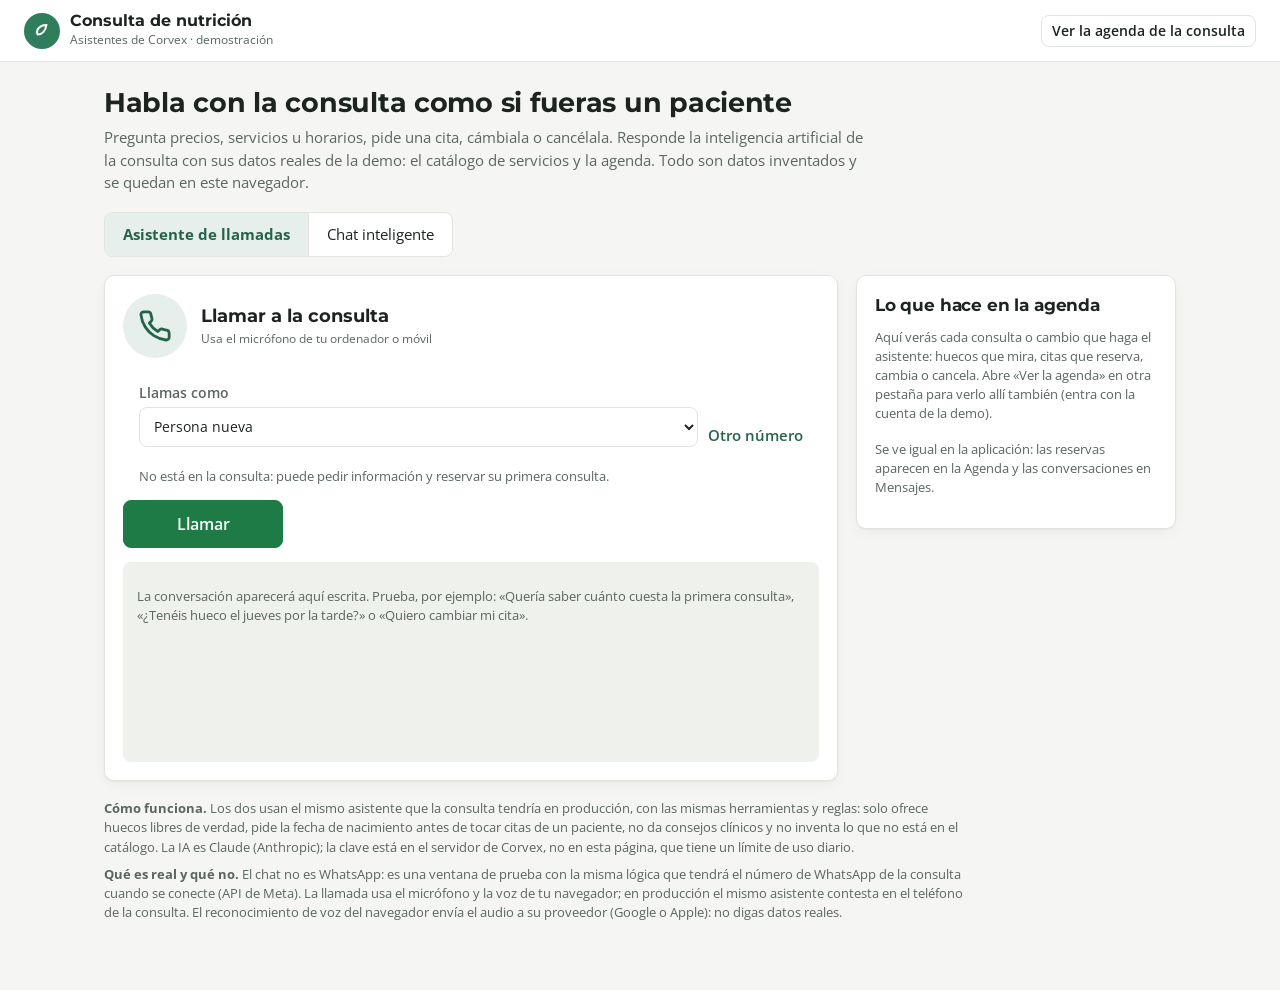
==== asistentes.html @ f6f4381d "Demo de Corvex Nutrición: aplicación y página de asistentes (datos inventados) Co-Authored-By: Claud" ====
<!doctype html>
<html lang="es">
  <head>
    <meta charset="utf-8" />
    <meta name="viewport" content="width=device-width, initial-scale=1" />
    <meta name="robots" content="noindex, nofollow" />
    <title>Asistentes de la consulta · Corvex</title>
    <meta name="description" content="Prueba el asistente de llamadas y el chat inteligente de una consulta de nutrición de demostración." />
    <link rel="icon" href="data:image/svg+xml,%3Csvg xmlns='http://www.w3.org/2000/svg' viewBox='0 0 32 32'%3E%3Ccircle cx='16' cy='16' r='15' fill='%232f7d5b'/%3E%3Cpath d='M10 19c0-6 5-10 12-10-1 7-5 12-11 12' fill='none' stroke='white' stroke-width='2.4' stroke-linecap='round'/%3E%3C/svg%3E" />
    <link rel="preconnect" href="https://fonts.googleapis.com" />
    <link rel="preconnect" href="https://fonts.gstatic.com" crossorigin />
    <link href="https://fonts.googleapis.com/css2?family=Montserrat:wght@600;700&family=Open+Sans:wght@400;500;600;700&display=swap" rel="stylesheet" />
    <script type="module" crossorigin src="./assets/asistentes-BID87P-2.js"></script>
    <link rel="modulepreload" crossorigin href="./assets/__vite-browser-external-BM7lx-wu.js">
    <link rel="stylesheet" crossorigin href="./assets/__vite-browser-external-BZede_eb.css">
    <link rel="stylesheet" crossorigin href="./assets/asistentes-DqdxIS3-.css">
  </head>
  <body>
    <div id="raiz"></div>
  </body>
</html>
---- assets/__vite-browser-external-BZede_eb.css ----
:root{--marca: #2f7d5b;--marca-suave: color-mix(in srgb, var(--marca) 12%, white);--marca-oscura: color-mix(in srgb, var(--marca) 80%, black);--fondo: #f5f6f3;--tarjeta: #ffffff;--texto: #1d2420;--texto-2: #5b665f;--linea: #e1e5df;--linea-2: #eef1ec;--peligro: #b3261e;--aviso: #a15c00;--aviso-fondo: #fff4e0;--ok: #1e7b46;--online: #e8f0fb;--radio: 10px;--sombra: 0 1px 2px rgb(0 0 0 / 5%), 0 4px 14px rgb(0 0 0 / 4%);color-scheme:light}*{box-sizing:border-box}html,body{margin:0}body{font:15px/1.5 Open Sans,system-ui,sans-serif;color:var(--texto);background:var(--fondo);-webkit-font-smoothing:antialiased}h1,h2,h3{font-family:Montserrat,Open Sans,sans-serif;line-height:1.25;margin:0 0 .5em;letter-spacing:-.01em}h1{font-size:1.55rem}h2{font-size:1.08rem}h3{font-size:.95rem}a{color:var(--marca-oscura)}small{font-size:.82em}.suave{color:var(--texto-2)}.peque{font-size:.85em}.pre{white-space:pre-wrap}button,input,select,textarea{font:inherit;color:inherit}input,select,textarea{border:1px solid var(--linea);border-radius:8px;padding:8px 10px;background:#fff;width:100%;min-height:40px}input[type=checkbox]{width:auto;min-height:0;accent-color:var(--marca)}input[type=color]{padding:2px;height:40px}input:focus,select:focus,textarea:focus,button:focus-visible{outline:2px solid color-mix(in srgb,var(--marca) 45%,white);outline-offset:1px}label{display:block;font-size:.88rem;font-weight:600;color:var(--texto-2)}label>input,label>select,label>textarea{margin-top:4px;font-weight:400;color:var(--texto)}label.check,.interruptor{display:flex;gap:8px;align-items:center;font-weight:500;color:var(--texto)}fieldset{border:0;padding:0;margin:0}legend{font-size:.88rem;font-weight:600;color:var(--texto-2);margin-bottom:6px}.boton{display:inline-flex;align-items:center;justify-content:center;gap:6px;border:1px solid var(--marca);background:var(--marca);color:#fff;border-radius:8px;padding:8px 16px;font-weight:600;cursor:pointer;text-decoration:none;min-height:40px;white-space:nowrap}.boton:hover{background:var(--marca-oscura)}.boton:disabled{opacity:.5;cursor:default}.boton.sec{background:#fff;color:var(--texto);border-color:var(--linea)}.boton.sec:hover{background:var(--linea-2)}.boton.peque{min-height:32px;padding:4px 10px;font-size:.88rem}.boton.peligro{background:var(--peligro);border-color:var(--peligro)}.boton.peligro-sec{background:#fff;color:var(--peligro);border-color:color-mix(in srgb,var(--peligro) 35%,white)}.enlace{background:none;border:0;color:var(--marca-oscura);cursor:pointer;padding:0;font-weight:600}.icono{background:none;border:0;cursor:pointer;font-size:1.4rem;line-height:1;padding:4px 8px;color:var(--texto-2)}.fila-botones{display:flex;gap:8px;flex-wrap:wrap;align-items:center}.acciones{display:flex;gap:8px;justify-content:flex-end;flex-wrap:wrap;margin-top:16px}.acciones.izquierda{justify-content:flex-start}.segmentos{display:inline-flex;border:1px solid var(--linea);border-radius:8px;overflow:hidden;background:#fff;flex-wrap:wrap}.segmentos button{border:0;background:none;padding:6px 12px;cursor:pointer;font-size:.88rem;min-height:34px}.segmentos button+button{border-left:1px solid var(--linea)}.segmentos button[aria-pressed=true]{background:var(--marca-suave);color:var(--marca-oscura);font-weight:700}.chips{display:flex;flex-wrap:wrap;gap:6px}.chip{border:1px solid var(--linea);background:#fff;border-radius:999px;padding:5px 12px;cursor:pointer;font-size:.88rem}.chip.activo{background:var(--marca);border-color:var(--marca);color:#fff}.chip small{opacity:.75}.etiqueta{display:inline-block;font-size:.76rem;font-weight:700;padding:1px 8px;border-radius:999px;background:var(--linea-2);color:var(--texto-2)}.etiqueta.reservada{background:var(--marca-suave);color:var(--marca-oscura)}.etiqueta.realizada{background:#e3f3e8;color:var(--ok)}.etiqueta.cancelada{background:#fbe9e7;color:var(--peligro)}.etiqueta.no_asistida,.etiqueta.aviso{background:var(--aviso-fondo);color:var(--aviso)}.error{color:var(--peligro);font-weight:600}.nota{background:var(--marca-suave);border-radius:8px;padding:10px 12px}.vacio{color:var(--texto-2);text-align:center;padding:18px 8px;margin:0}.cargando,.cargando-pantalla{color:var(--texto-2);padding:30px;text-align:center}.cargando-pantalla{min-height:100vh;display:grid;place-items:center}.aviso-texto{color:var(--aviso)}.marco{display:grid;grid-template-columns:248px 1fr;min-height:100vh}.lateral{background:#fff;border-right:1px solid var(--linea);padding:18px 14px;display:flex;flex-direction:column;gap:16px;position:sticky;top:0;height:100vh}.marca{display:flex;gap:10px;align-items:center}.marca b{display:block;font-family:Montserrat,sans-serif;font-size:.98rem;line-height:1.2}.marca small{color:var(--texto-2)}.logo-circulo{width:36px;height:36px;flex:none;border-radius:50%;background:var(--marca);color:#fff;display:grid;place-items:center}.logo-circulo svg{width:70%;height:70%}.logo-circulo.grande{width:56px;height:56px;margin:0 auto 10px}.lateral nav{display:flex;flex-direction:column;gap:2px}.lateral nav a{display:flex;gap:10px;align-items:center;padding:9px 12px;border-radius:8px;text-decoration:none;color:var(--texto);font-weight:600}.lateral nav a:hover{background:var(--linea-2)}.lateral nav a.active{background:var(--marca-suave);color:var(--marca-oscura)}.lateral .yo{margin-top:auto;display:flex;justify-content:space-between;align-items:center;gap:8px;border-top:1px solid var(--linea);padding-top:12px}.lateral .yo b,.lateral .yo small{display:block}.lateral .yo small{color:var(--texto-2)}.contenido{min-width:0}.contenido main{padding:26px 30px 60px;max-width:1280px}.barra-movil{display:none}.pagina{display:flex;flex-direction:column;gap:18px}.cabecera-pagina{display:flex;justify-content:space-between;align-items:flex-start;gap:12px;flex-wrap:wrap}.cabecera-pagina h1{margin:0}.cabecera-pagina p{margin:2px 0 0}.cabecera-bloque{display:flex;justify-content:space-between;align-items:center;gap:10px;flex-wrap:wrap;margin-bottom:10px}.cabecera-bloque h2{margin:0;display:flex;gap:6px;align-items:center}.tarjeta{background:var(--tarjeta);border:1px solid var(--linea);border-radius:var(--radio);padding:18px;box-shadow:var(--sombra)}.tarjeta>h2{margin-bottom:12px}.volver{text-decoration:none;font-weight:600;font-size:.9rem}.dos-columnas{display:grid;grid-template-columns:1fr 1fr;gap:18px}.tarjeta.sanitaria{border-color:color-mix(in srgb,var(--marca) 30%,var(--linea))}.resumen-fila{display:flex;gap:18px;flex-wrap:wrap;color:var(--texto-2)}.resumen-fila b{color:var(--texto);font-size:1.1rem}.caja-suave{background:var(--linea-2);border-radius:8px;padding:14px}.caja-aviso{background:var(--aviso-fondo);border:1px solid #f1d39a;border-radius:8px;padding:14px;margin-top:14px}.caja-aviso ul{margin:6px 0 10px;padding-left:18px}.destacado{font-weight:700;font-size:1.02rem;margin:8px 0 0}.bloque h2{margin-bottom:10px}.mosaico{display:grid;grid-template-columns:repeat(auto-fill,minmax(160px,1fr));gap:10px;margin-bottom:10px}.tile{display:flex;flex-direction:column;align-items:flex-start;gap:2px;text-align:left;background:#fff;border:1px solid var(--linea);border-radius:var(--radio);padding:14px;box-shadow:var(--sombra);font:inherit;color:inherit}button.tile{cursor:pointer}button.tile:hover{border-color:var(--marca)}.tile .valor{font-family:Montserrat,sans-serif;font-size:1.55rem;font-weight:700;line-height:1.1}.tile .texto{color:var(--texto-2);font-size:.88rem;font-weight:600}.tile .fase{font-size:.76rem;color:var(--texto-2)}.tile.inactivo{background:transparent;box-shadow:none;border-style:dashed}.tile.inactivo .valor{color:#b8beb9}.tile.aviso{border-color:#f1d39a;background:var(--aviso-fondo)}.lista-hoy{padding:6px}.fila-cita{display:grid;grid-template-columns:56px 1fr auto;gap:10px;align-items:center;width:100%;text-align:left;background:none;border:0;border-radius:8px;padding:9px 10px;cursor:pointer}.fila-cita:hover{background:var(--linea-2)}.fila-cita .hora{font-weight:700;font-variant-numeric:tabular-nums}.fila-cita .quien b,.fila-cita .quien small{display:block}.fila-cita .quien small{color:var(--texto-2)}.tabla-scroll{overflow-x:auto}.tabla{width:100%;border-collapse:collapse;font-size:.92rem}.tabla th{text-align:left;font-size:.78rem;text-transform:uppercase;letter-spacing:.03em;color:var(--texto-2);font-weight:700;padding:8px 10px;border-bottom:1px solid var(--linea)}.tabla td{padding:9px 10px;border-bottom:1px solid var(--linea-2);vertical-align:top}.tabla tr.clicable{cursor:pointer}.tabla tr.clicable:hover td{background:var(--linea-2)}.tabla tr.apagado td,.apagado{opacity:.55}.datos{display:grid;grid-template-columns:max-content 1fr;gap:6px 16px;margin:0}.datos dt{color:var(--texto-2);font-weight:600;font-size:.88rem}.datos dd{margin:0}.datos>p{grid-column:1 / -1;margin:0}.buscador .resultados,.resultados{list-style:none;margin:8px 0;padding:0;border:1px solid var(--linea);border-radius:8px;overflow:hidden}.resultados li+li{border-top:1px solid var(--linea-2)}.resultados button{display:flex;flex-direction:column;width:100%;text-align:left;background:#fff;border:0;padding:9px 12px;cursor:pointer}.resultados button:hover{background:var(--marca-suave)}.resultados small{color:var(--texto-2)}.buscar{max-width:380px}.elegido{display:flex;gap:10px;align-items:baseline;flex-wrap:wrap}.elegido small{color:var(--texto-2)}.formulario{display:flex;flex-direction:column;gap:12px}.formulario .fila{display:grid;grid-template-columns:1fr 1fr;gap:12px}.formulario h2,.formulario h3{margin:8px 0 0}.fila-tramo{display:grid;grid-template-columns:1.2fr 1fr 1fr 1.5fr auto;gap:6px;margin-bottom:6px}.pestanas{display:flex;gap:4px;border-bottom:1px solid var(--linea);overflow-x:auto}.pestanas a{padding:8px 14px;text-decoration:none;color:var(--texto-2);font-weight:600;border-bottom:2px solid transparent;white-space:nowrap}.pestanas a.active{color:var(--marca-oscura);border-bottom-color:var(--marca)}.lista-prof{display:grid;grid-template-columns:repeat(auto-fill,minmax(260px,1fr));gap:10px}.tarjeta-prof{display:flex;gap:12px;text-align:left;background:#fff;border:1px solid var(--linea);border-radius:8px;padding:12px;cursor:pointer}.tarjeta-prof:disabled{cursor:default;color:inherit}.tarjeta-prof .punto{width:12px;height:12px;border-radius:50%;margin-top:5px;flex:none}.bloque-texto{display:block;color:var(--texto-2)}.velo{position:fixed;top:0;right:0;bottom:0;left:0;background:#141c186b;display:grid;place-items:center;padding:16px;z-index:50;overflow-y:auto}.modal{background:#fff;border-radius:14px;width:100%;max-width:560px;max-height:calc(100vh - 32px);display:flex;flex-direction:column;box-shadow:0 20px 60px #00000040}.modal header{display:flex;justify-content:space-between;align-items:center;padding:16px 18px 8px}.modal header h2{margin:0;font-size:1.15rem}.modal-cuerpo{padding:6px 18px 18px;overflow-y:auto}.pasos{display:flex;flex-direction:column;gap:16px}.pasos h3{margin-bottom:6px}.toast{position:fixed;bottom:20px;left:50%;transform:translate(-50%);background:#1d2420;color:#fff;padding:12px 18px;border-radius:10px;z-index:100;box-shadow:0 8px 24px #00000040;max-width:calc(100vw - 32px);cursor:pointer}.toast.error{background:var(--peligro)}.acceso{min-height:100vh;display:grid;place-items:center;padding:16px}.acceso-caja{width:100%;max-width:400px;display:flex;flex-direction:column;gap:12px}.acceso-marca{text-align:center}.acceso-marca h1{margin-bottom:0}.acceso-marca p{color:var(--texto-2);margin:4px 0 6px}.elegir-hueco{display:flex;flex-direction:column;gap:10px;margin-top:8px}.elegir-hueco input[type=date]{width:auto}.dias-huecos{display:flex;flex-direction:column;gap:10px;max-height:300px;overflow-y:auto}.dia-huecos b{display:block;margin-bottom:4px;font-size:.88rem;text-transform:capitalize}.barra-agenda{display:flex;justify-content:space-between;gap:10px;flex-wrap:wrap;align-items:center}.barra-agenda input[type=date],.barra-agenda select{width:auto;min-height:34px;padding:4px 8px}.rejilla-agenda{display:flex;padding:0;overflow-x:auto}.col-horas{position:relative;width:52px;flex:none;border-right:1px solid var(--linea)}.col-horas span{position:absolute;right:6px;transform:translateY(-50%);font-size:.74rem;color:var(--texto-2);font-variant-numeric:tabular-nums}.col-dia{flex:1 0 140px;border-right:1px solid var(--linea-2);min-width:140px}.col-dia.hoy .cab-dia{color:var(--marca-oscura);background:var(--marca-suave)}.cab-dia{height:34px;display:flex;align-items:center;justify-content:center;border-bottom:1px solid var(--linea);font-size:.85rem;text-transform:capitalize;gap:4px}.cab-dia .enlace{color:inherit}.carriles{display:flex}.carril{position:relative;flex:1 1 0;min-width:0;cursor:copy;border-left:1px solid var(--linea-2);background:repeating-linear-gradient(-45deg,#f3f4f1,#f3f4f1 6px,#eef0ec 6px,#eef0ec 12px)}.carril:first-child{border-left:0}.nombre-carril{position:absolute;top:2px;left:4px;right:4px;font-size:.72rem;font-weight:700;z-index:1;pointer-events:none}.trabajo{position:absolute;left:0;right:0;background:#fff}.trabajo.solo-online{background:var(--online)}.ausencia{position:absolute;left:2px;right:2px;z-index:2;border:1px dashed #c9a3a0;border-radius:6px;font-size:.74rem;color:#8a4b46;cursor:pointer;background:repeating-linear-gradient(45deg,#fbeceb,#fbeceb 6px,#f7dedd 6px,#f7dedd 12px);text-align:left;padding:2px 6px;overflow:hidden}.bloque-cita{position:absolute;left:3px;right:3px;z-index:3;border:1px solid var(--linea);border-left:4px solid var(--marca);border-radius:6px;background:#fff;text-align:left;padding:2px 6px;overflow:hidden;cursor:pointer;font-size:.78rem;line-height:1.25;box-shadow:0 1px 2px #00000014}.bloque-cita b,.bloque-cita small{display:block;white-space:nowrap;overflow:hidden;text-overflow:ellipsis}.bloque-cita small{color:var(--texto-2)}.bloque-cita.tipo-primera_visita{background:color-mix(in srgb,var(--marca) 9%,white)}.bloque-cita.estado-realizada{opacity:.7}.bloque-cita.estado-no_asistida{background:var(--aviso-fondo);text-decoration:line-through}.leyenda{font-size:.82rem;margin:0}@media (max-width: 900px){.dos-columnas{grid-template-columns:1fr}}@media (max-width: 760px){.marco{grid-template-columns:1fr}.lateral{position:fixed;inset:0 auto 0 0;width:270px;z-index:40;transform:translate(-100%);transition:transform .2s;box-shadow:0 0 40px #0003}.menu-abierto .lateral{transform:none}.barra-movil{display:flex;align-items:center;gap:6px;padding:8px 12px;background:#fff;border-bottom:1px solid var(--linea);position:sticky;top:0;z-index:30}.contenido main{padding:16px 16px 50px}h1{font-size:1.3rem}.formulario .fila{grid-template-columns:1fr}.fila-tramo{grid-template-columns:1fr 1fr}.mosaico{grid-template-columns:repeat(2,1fr)}.col-dia{flex-basis:120px;min-width:120px}.datos{grid-template-columns:1fr;gap:0 0}.datos dd{margin-bottom:8px}}.caja-aviso.simulador{margin-top:0}.etiqueta.clinica{background:#ece8f7;color:#5a3fa0}.lista-solicitudes{list-style:none;margin:0;padding:0;display:flex;flex-direction:column;gap:10px}.lista-solicitudes li{border:1px solid var(--linea);border-radius:8px;padding:12px}.lista-solicitudes li.urgente{border-color:color-mix(in srgb,var(--peligro) 40%,white)}.lista-solicitudes p{margin:6px 0}.fila-sol{display:flex;gap:6px;align-items:center;flex-wrap:wrap}.fila-botones.peque{font-size:.88rem;gap:6px}.conversaciones{display:grid;grid-template-columns:300px 1fr;padding:0;min-height:460px;overflow:hidden}.lista-conv{list-style:none;margin:0;padding:6px;border-right:1px solid var(--linea);overflow-y:auto;max-height:70vh}.lista-conv button{display:flex;flex-direction:column;gap:2px;width:100%;text-align:left;background:none;border:0;border-radius:8px;padding:9px 10px;cursor:pointer}.lista-conv button:hover{background:var(--linea-2)}.lista-conv button.activa{background:var(--marca-suave)}.lista-conv small{white-space:nowrap;overflow:hidden;text-overflow:ellipsis}.conv-cab{display:flex;gap:6px;align-items:center}.detalle-conv{padding:16px;display:flex;flex-direction:column;min-width:0}.burbujas{display:flex;flex-direction:column;gap:8px;overflow-y:auto;max-height:52vh;padding:4px;flex:1}.burbuja{max-width:78%;border-radius:12px;padding:7px 11px;background:var(--linea-2);align-self:flex-start}.burbuja.saliente{align-self:flex-end;background:var(--marca-suave)}.burbuja.autor-sistema{background:#f3f1ea}.burbuja small{color:var(--texto-2);font-size:.74rem}.burbuja p{margin:2px 0 0}.responder{display:grid;grid-template-columns:1fr auto;gap:8px;align-items:end;margin-top:10px}.responder p{grid-column:1 / -1;margin:0}.solo-movil{display:none}.campo-editor{display:flex;flex-direction:column;gap:8px;margin-bottom:8px}.respuestas{grid-template-columns:1fr}.respuesta{border-bottom:1px solid var(--linea-2);padding:6px 0}.respuesta dt{display:flex;gap:8px;align-items:center}.portal{min-height:100vh;display:grid;place-items:start center;padding:24px 16px}.portal-caja{width:100%;max-width:620px}.portal-cab{display:flex;gap:10px;align-items:center;margin-bottom:18px}.portal-cab b,.portal-cab small{display:block}.portal-fin{text-align:center;padding:20px 0}.campo-portal,.campo-portal legend{font-size:.95rem;color:var(--texto)}.campo-portal.con-error input,.campo-portal.con-error textarea{border-color:var(--peligro)}@media (max-width: 760px){.conversaciones{grid-template-columns:1fr}.conversaciones.con-detalle .lista-conv{display:none}.conversaciones:not(.con-detalle) .detalle-conv{display:none}.lista-conv{border-right:0;max-height:none}.solo-movil{display:inline}.burbuja{max-width:92%}}select.auto,input.auto{width:auto}.en-linea{display:inline-flex;align-items:center;gap:6px;font-weight:600}.en-linea input{width:90px;margin:0}.en-linea input[type=date]{width:auto}.separado{margin-top:16px}.derecha{text-align:right;white-space:nowrap}.derecha .enlace{margin-left:8px}.bloque-texto.error{color:var(--peligro)}.con-error{border-color:var(--peligro)!important}.opciones-forma{display:grid;grid-template-columns:1fr 1fr;gap:8px}.opcion{display:flex;gap:8px;align-items:flex-start;border:1px solid var(--linea);border-radius:8px;padding:10px;cursor:pointer;font-weight:400;color:var(--texto)}.opcion.activa{border-color:var(--marca);background:var(--marca-suave)}.opcion input{margin-top:4px}.opcion b,.opcion small{display:block}.opcion small{color:var(--texto-2)}.programa h3{display:flex;gap:8px;align-items:center;flex-wrap:wrap;margin:0}.programa p{margin:2px 0 8px}.programa .fila-botones{margin-top:10px}.programa.estado-finalizado,.programa.estado-cancelado{opacity:.7}.progreso{position:relative;display:inline-block;width:120px;height:18px;background:var(--linea-2);border-radius:999px;overflow:hidden}.progreso span{position:absolute;inset:0 auto 0 0;background:var(--marca-suave);border-right:2px solid var(--marca)}.progreso small{position:relative;display:block;text-align:center;font-weight:700;line-height:18px}.etiqueta.sesion-pendiente{background:var(--aviso-fondo);color:var(--aviso)}.etiqueta.sesion-propuesta{background:#ece8f7;color:#5a3fa0}.etiqueta.sesion-reservada{background:var(--marca-suave);color:var(--marca-oscura)}.etiqueta.sesion-realizada{background:#e3f3e8;color:var(--ok)}.etiqueta.sesion-cancelada,.etiqueta.sesion-no_asistida{background:#fbe9e7;color:var(--peligro)}.tabla.sesiones td{vertical-align:middle}.lista-bonos{display:grid;grid-template-columns:repeat(auto-fill,minmax(240px,1fr));gap:10px}.bono{display:flex;flex-direction:column;gap:4px;text-align:left;background:#fff;border:1px solid var(--linea);border-radius:8px;padding:12px;cursor:pointer}.bono:hover{border-color:var(--marca)}.bono .cab{display:flex;justify-content:space-between;gap:8px;align-items:center}.bono .contador b{font-size:1.3rem;font-family:Montserrat,sans-serif}.bono:not(.estado-activo){opacity:.65}.lista-valoraciones{list-style:none;margin:0;padding:0;display:flex;flex-direction:column;gap:6px}.lista-valoraciones button{display:flex;flex-direction:column;gap:2px;width:100%;text-align:left;background:#fff;border:1px solid var(--linea);border-radius:8px;padding:10px 12px;cursor:pointer}.lista-valoraciones button:hover{border-color:var(--marca)}.lista-valoraciones .cab{display:flex;justify-content:space-between;gap:8px}.valor-med{display:inline-flex;gap:4px;align-items:baseline;border:1px solid var(--linea);border-radius:999px;padding:2px 6px 2px 10px;background:#fff;font-size:.88rem}.valor-med.origen-paciente{border-style:dashed;background:#fafaf6}.valor-med.origen-calculado{background:var(--linea-2)}.valor-med small{color:var(--texto-2)}.valor-med .enlace{color:var(--texto-2);font-size:1rem;padding:0 4px}.notas{list-style:none;margin:12px 0 0;padding:0;display:flex;flex-direction:column;gap:8px}.notas li{border-left:3px solid var(--linea);padding-left:10px}.notas p{margin:2px 0 0}.columnas-valoracion{display:grid;grid-template-columns:minmax(0,1fr) 320px;gap:18px;align-items:start}.anteriores{position:sticky;top:16px;max-height:calc(100vh - 32px);overflow-y:auto}.seccion-leida h3{margin:10px 0 2px;font-size:.88rem;color:var(--texto-2)}.seccion-leida p{margin:0}.valor-unidad{display:flex;gap:6px;align-items:center}.valor-unidad input{width:110px}.valor-unidad span{color:var(--texto-2);font-size:.88rem}.tabla.mediciones select{min-width:170px}.tabla.mediciones input{min-height:34px;padding:4px 8px}.tabla.mediciones td>input{margin-top:4px}.fila-mini{display:flex;gap:4px;margin-top:4px}.fila-seccion{display:grid;grid-template-columns:1fr 1.4fr auto;gap:6px;margin-bottom:6px}@media (max-width: 1000px){.columnas-valoracion{grid-template-columns:1fr}.anteriores{position:static;max-height:none}}@media (max-width: 760px){.opciones-forma{grid-template-columns:1fr}.fila-seccion{grid-template-columns:1fr auto}.fila-seccion input:nth-child(2){grid-column:1}}@media (max-width: 760px){.tabla.sesiones thead{display:none}.tabla.sesiones tr{display:block;padding:10px 0;border-bottom:1px solid var(--linea-2)}.tabla.sesiones td{display:block;border:0;padding:2px 4px}.tabla.sesiones td.derecha{text-align:left;padding-top:6px}.tabla.sesiones td:empty{display:none}}.lista-planes{list-style:none;margin:0;padding:0;display:grid;gap:8px}.lista-planes button{width:100%;text-align:left;display:grid;gap:2px;padding:10px 12px;border:1px solid var(--linea);border-radius:8px;background:#fff;cursor:pointer}.lista-planes button:hover{border-color:var(--marca)}.lista-planes button.apagado{opacity:.65}.lista-planes .cab{display:flex;justify-content:space-between;gap:8px;align-items:center}.tabla.archivos td:first-child{word-break:break-word}.tabla.archivos svg{margin-left:4px;vertical-align:-2px;color:var(--texto-2)}.editor-plan{display:grid;grid-template-columns:200px 1fr;gap:20px}.editor-plan aside{display:grid;gap:10px;align-content:start}.versiones{list-style:none;margin:0;padding:0;display:grid;gap:6px}.versiones button{width:100%;text-align:left;padding:8px 10px;border:1px solid var(--linea);border-radius:8px;background:#fff;cursor:pointer}.versiones button.activo{border-color:var(--marca);background:var(--marca-suave)}.texto-plan,.texto-documento{border:1px solid var(--linea);border-radius:8px;padding:12px 14px;background:#fcfcfb;max-height:46vh;overflow-y:auto;font-size:.94rem}.boton.ancho{width:100%}.huella{font-family:ui-monospace,monospace;font-size:.74rem;word-break:break-all}.firma-dibujo{width:100%;max-width:360px;height:auto;border-bottom:1px solid var(--linea)}.firma-dibujo polyline,.pad-firma polyline{fill:none;stroke:var(--texto);stroke-width:3;stroke-linecap:round;stroke-linejoin:round}.pad-firma{display:grid;gap:4px;justify-items:start}.pad-firma svg{width:100%;aspect-ratio:3 / 1;border:1px dashed var(--texto-2);border-radius:8px;background:#fff;touch-action:none;cursor:crosshair}.pad-linea{stroke:var(--linea);stroke-width:2}.objetivos{list-style:none;padding:0;margin:0 0 10px;display:grid;gap:4px}.objetivos li{display:flex;flex-wrap:wrap;gap:6px;align-items:baseline}.graficas{display:grid;grid-template-columns:repeat(auto-fill,minmax(min(100%,380px),1fr));gap:14px;margin:6px 0 14px}.grafica{margin:0;border:1px solid var(--linea-2);border-radius:8px;padding:10px 10px 6px}.grafica figcaption{font-size:.9rem;margin-bottom:4px}.grafica-lienzo{position:relative;width:100%}.grafica-lienzo svg{display:block;overflow:visible}.grafica .rejilla{stroke:var(--linea-2);stroke-width:1}.grafica .eje{fill:var(--texto-2);font-size:11px;font-variant-numeric:tabular-nums}.grafica .serie{fill:none;stroke:var(--marca);stroke-width:2;stroke-linejoin:round;stroke-linecap:round}.grafica .cruceta{stroke:var(--texto-2);stroke-width:1;opacity:.5}.objetivo line{stroke:var(--texto-2);stroke-width:1.5;stroke-dasharray:5 4}.objetivo text{fill:var(--texto-2);font-size:11px}.punto{outline:none}.punto .diana{fill:transparent;stroke:none}.punto.origen-consulta circle:not(.diana){fill:var(--marca);stroke:#fff;stroke-width:2}.punto.origen-paciente circle:not(.diana){fill:#fff;stroke:var(--marca);stroke-width:2}.punto.origen-calculado rect{fill:var(--texto-2);stroke:#fff;stroke-width:2}.punto.activo circle:not(.diana),.punto.activo rect,.punto:focus-visible circle:not(.diana){stroke-width:3}.punto.activo.origen-consulta circle:not(.diana),.punto.activo.origen-calculado rect{stroke:var(--marca-oscura)}.grafica-leyenda svg.punto circle,.grafica-leyenda svg.punto rect{stroke-width:1.5}.grafica-tip{position:absolute;transform:translate(-50%,-100%);background:var(--tarjeta);border:1px solid var(--linea);border-radius:6px;padding:4px 8px;box-shadow:var(--sombra);pointer-events:none;white-space:nowrap;display:grid;font-size:.85rem}.grafica-tip small{color:var(--texto-2)}.grafica-leyenda{display:flex;flex-wrap:wrap;gap:12px;font-size:.8rem;color:var(--texto-2);margin-top:2px}.grafica-leyenda span{display:inline-flex;gap:4px;align-items:center}.portal details{margin-top:12px;text-align:left}@media (max-width: 700px){.editor-plan{grid-template-columns:1fr}.versiones{grid-auto-flow:column;grid-auto-columns:minmax(150px,1fr);overflow-x:auto}}.num{text-align:right;white-space:nowrap;font-variant-numeric:tabular-nums}.tabla tfoot td{border-top:1px solid var(--linea);border-bottom:0}.nota-aviso{background:var(--aviso-fondo)}.recibo{border:1px solid var(--linea);border-radius:8px;padding:18px;background:#fff}.recibo-cab{display:flex;justify-content:space-between;gap:16px;margin-bottom:14px;font-size:.92rem}@media print{body *{visibility:hidden}.recibo,.recibo *{visibility:visible}.recibo{position:absolute;left:0;top:0;width:100%;border:0}}.grafica-barras{width:100%}.grafica-barras svg{display:block}.grafica-barras .eje{stroke:var(--linea);stroke-width:1}.grafica-barras .barra{fill:var(--marca)}.grafica-barras .barra.activa{fill:var(--marca-oscura)}.grafica-barras .valor-barra{font-size:12px;fill:var(--texto);font-weight:600}.grafica-barras .mes-barra{font-size:11px;fill:var(--texto-2)}.barras-tip{min-height:1.4em;font-size:.9rem;color:var(--texto-2);margin-bottom:4px}.asistente-boton{position:fixed;right:20px;bottom:20px;z-index:30;border-radius:999px;box-shadow:var(--sombra);padding:12px 18px}.asistente-entrada{display:flex;gap:8px;align-items:stretch}.asistente-entrada input{flex:1}.microfono{flex:none;width:44px;border-radius:8px;border:1px solid var(--linea);background:#fff;cursor:pointer;display:grid;place-items:center;color:var(--texto-2)}.microfono.escuchando{background:#fbe9e7;border-color:var(--peligro);color:var(--peligro)}.propuesta{border:1px solid color-mix(in srgb,var(--marca) 35%,var(--linea));border-radius:8px;padding:12px 14px;background:var(--marca-suave);margin-top:12px}.candidatos{display:flex;flex-direction:column;gap:6px;margin-top:8px}.candidatos button{text-align:left;background:#fff;border:1px solid var(--linea);border-radius:8px;padding:8px 12px;cursor:pointer}.candidatos button:hover{border-color:var(--marca)}.ejemplos{display:flex;flex-wrap:wrap;gap:6px;margin-top:8px}.historial-voz{margin-top:16px;font-size:.88rem}.campo-dictado{position:relative}.campo-dictado .microfono{position:absolute;right:6px;bottom:6px;width:32px;height:32px}@media (max-width: 760px){.asistente-boton{right:12px;bottom:12px}}.grafica-barras rect:focus{outline:none}.contenido main{padding-bottom:72px}.dos-columnas>*{min-width:0}.aviso-demo{display:flex;flex-wrap:wrap;gap:4px 12px;align-items:center;justify-content:space-between;padding:8px 16px;background:var(--aviso-fondo);color:var(--aviso);font-size:.85rem}.cuentas-demo{padding:10px 12px;border-radius:8px;background:var(--marca-suave)}.cuentas-demo p{margin:0 0 8px}.datos-demo{display:grid;grid-template-columns:max-content 1fr;gap:2px 10px;margin:0 0 4px;font-size:.9rem}.datos-demo dt{color:var(--texto-2);font-weight:600}.datos-demo dd{margin:0;overflow-wrap:anywhere}.datos-demo code{font-size:.92rem;-webkit-user-select:all;user-select:all}.separado-abajo{margin-bottom:12px}.separado-poco{margin-top:6px}.segmentos.envuelve{flex-wrap:wrap}.envuelve button{white-space:nowrap}.lista-simple{margin:0;padding-left:18px}.texto-largo li{margin-bottom:6px}.chip.quieto{cursor:default;font-size:.78rem;padding:2px 10px;background:var(--linea-2);border-color:transparent}.chip.quieto.aviso{background:var(--aviso-fondo);color:var(--aviso)}.agenda-mes{display:grid;grid-template-columns:minmax(0,1fr) 320px;gap:16px;align-items:start}.mes-rejilla{display:grid;grid-template-columns:repeat(7,minmax(0,1fr));gap:4px;padding:10px}.mes-cab{text-align:center;font-size:.78rem;font-weight:700;color:var(--texto-2);padding:4px 0}.mes-dia{min-height:92px;display:flex;flex-direction:column;align-items:stretch;gap:3px;text-align:left;padding:6px;border:1px solid var(--linea-2);border-radius:8px;background:#fff;cursor:pointer;font:inherit;color:inherit;overflow:hidden}.mes-dia:hover{border-color:var(--marca)}.mes-dia.fuera{opacity:.45}.mes-dia.cerrado{background:var(--linea-2)}.mes-dia.hoy .mes-num{background:var(--marca);color:#fff;border-radius:999px;padding:0 7px}.mes-dia.elegido{border-color:var(--marca);box-shadow:inset 0 0 0 1px var(--marca)}.mes-num{font-weight:700;font-size:.9rem;align-self:flex-start}.mes-estados{display:flex;gap:3px;flex-wrap:wrap}.mes-chip{display:inline-block;min-width:20px;text-align:center;font-size:.72rem;font-weight:700;border-radius:999px;padding:0 5px}.mes-chip.reservada{background:var(--marca-suave);color:var(--marca-oscura)}.mes-chip.realizada{background:#e3f3e8;color:var(--ok)}.mes-chip.no_asistida{background:var(--aviso-fondo);color:var(--aviso)}.mes-chip.cancelada{background:#fbe9e7;color:var(--peligro)}.mes-lista{display:flex;flex-direction:column;gap:1px;min-width:0}.mes-cita{white-space:nowrap;overflow:hidden;text-overflow:ellipsis;font-size:.74rem;color:var(--texto-2)}.mes-cita.realizada{color:var(--ok)}.mes-bloqueo{font-size:.68rem;color:var(--texto-2);background:repeating-linear-gradient(45deg,var(--linea-2),var(--linea-2) 4px,white 4px,white 8px);border-radius:4px;padding:0 4px;align-self:flex-start}.mes-detalle{position:sticky;top:16px}.mes-detalle .lista-hoy{padding:0}.leyenda-mes{display:flex;flex-wrap:wrap;gap:8px 14px;font-size:.78rem;color:var(--texto-2)}@media (max-width: 1000px){.agenda-mes{grid-template-columns:1fr}.mes-detalle{position:static}}@media (max-width: 760px){.mes-rejilla{padding:4px;gap:2px}.mes-dia{min-height:54px;padding:3px}.mes-lista,.mes-bloqueo{display:none}.mes-chip{min-width:16px;font-size:.66rem;padding:0 3px}}.rejilla-servicios{display:grid;grid-template-columns:repeat(auto-fill,minmax(min(300px,100%),1fr));gap:14px}.tarjeta.servicio{display:flex;flex-direction:column;gap:8px}.tarjeta.servicio.apagado{opacity:.6}.tarjeta.servicio h3{margin:0;font-size:1rem}.tarjeta.servicio p{margin:0}.tarjeta.servicio .acciones{margin-top:auto;align-items:center}.servicio-cab{display:flex;justify-content:space-between;gap:10px;align-items:flex-start}.servicio-precio{text-align:right;white-space:nowrap}.servicio-precio b{display:block;font-family:Montserrat,sans-serif;font-size:1.15rem}.servicio-precio small{color:var(--texto-2)}.fila-pregunta{display:grid;grid-template-columns:1fr 1.4fr auto;gap:6px;margin-bottom:6px}@media (max-width: 760px){.fila-pregunta{grid-template-columns:1fr auto}.fila-pregunta input:nth-child(2){grid-column:1}}.filtros-periodo{display:flex;flex-direction:column;gap:8px}.filtros-periodo p{margin:0}.filtros-periodo input[type=date]{width:auto}.tile.destacado{border-color:color-mix(in srgb,var(--marca) 40%,var(--linea))}.tile.destacado .valor{color:var(--marca-oscura)}.leyenda-grafica{display:flex;gap:16px;font-size:.85rem;color:var(--texto-2);margin-bottom:2px}.muestra{display:inline-block;width:12px;height:12px;border-radius:3px;vertical-align:-1px;margin-right:4px}.muestra.cobrado{background:#16855a}.muestra.pendiente{background:repeating-linear-gradient(45deg,#b26b00,#b26b00 2px,#f3d9b0 2px,#f3d9b0 4px)}.grafica-barras .barra-cobrado{fill:#16855a}.grafica-barras .barra-pendiente{stroke:#b26b00;stroke-width:1}.grafica-barras .relleno-pendiente{fill:#f3d9b0}.grafica-barras .raya-pendiente{stroke:#b26b00;stroke-width:2.5}.grafica-barras .activa{opacity:.8}.grafica-barras .rejilla{stroke:var(--linea-2);stroke-width:1}.desglose{list-style:none;margin:0;padding:0;display:flex;flex-direction:column;gap:8px}.desglose li{display:grid;grid-template-columns:minmax(0,2fr) minmax(40px,1fr) auto;gap:10px;align-items:center;font-size:.9rem}.desglose-texto{overflow:hidden;text-overflow:ellipsis;white-space:nowrap}.desglose-barra{height:8px;background:var(--linea-2);border-radius:4px;overflow:hidden}.desglose-barra span{display:block;height:100%;background:var(--marca);border-radius:4px}.desglose .num{font-variant-numeric:tabular-nums}.dos-columnas:has(>:nth-child(3)){grid-template-columns:repeat(auto-fit,minmax(min(280px,100%),1fr))}.aviso-fiscal{background:var(--aviso-fondo);border:1px solid #f1d39a;border-radius:8px;padding:10px 14px;color:#6b3f00}.factura{position:relative;overflow:hidden}.factura-marca{position:absolute;left:-10%;right:-10%;top:35%;text-align:center;transform:rotate(-24deg);font:700 3.2rem Montserrat,sans-serif;color:#0000000d;pointer-events:none;letter-spacing:.1em}.factura .tabla tfoot td{border-top:1px solid var(--linea)}.accesos{display:grid;grid-template-columns:repeat(auto-fill,minmax(130px,1fr));gap:10px}.acceso-rapido{display:flex;gap:8px;align-items:center;justify-content:center;padding:12px;border-radius:var(--radio);background:#fff;border:1px solid var(--linea);color:var(--texto);font-weight:600;text-decoration:none;cursor:pointer;font-size:.95rem;box-shadow:var(--sombra)}.acceso-rapido:hover{border-color:var(--marca);color:var(--marca-oscura)}.panel-hoy{display:grid;grid-template-columns:minmax(240px,1fr) 2fr;gap:18px;align-items:start}.tarjeta.proxima{border-left:4px solid var(--marca)}.tarjeta.proxima p{margin:4px 0}.proxima-quien{font-family:Montserrat,sans-serif;font-size:1.25rem;text-align:left;display:block;margin-top:4px}.fila-cita.siguiente{background:var(--marca-suave)}.mosaico.compacto{grid-template-columns:repeat(auto-fill,minmax(130px,1fr));margin:0}.cambios{list-style:none;margin:0;padding:0}.fila-cambio{display:grid;grid-template-columns:auto 1fr auto;gap:10px;align-items:center;width:100%;text-align:left;background:none;border:0;border-radius:8px;padding:8px;cursor:pointer;font:inherit;color:inherit}.fila-cambio:hover{background:var(--linea-2)}.fila-cambio .quien b,.fila-cambio .quien small{display:block}.fila-cambio .quien small{color:var(--texto-2)}@media (max-width: 900px){.panel-hoy{grid-template-columns:1fr}}@media (max-width: 520px){.fila-cambio{grid-template-columns:1fr;gap:2px}}.reparto-barra{display:flex;height:18px;border-radius:6px;overflow:hidden;gap:2px;background:#fff}.reparto-barra span{display:block;min-width:4px}.reparto-a{background:#16855a}.reparto-b{background:repeating-linear-gradient(45deg,#b26b00,#b26b00 2px,#f3d9b0 2px,#f3d9b0 4px)}.reparto-leyenda{list-style:none;padding:0;margin:10px 0 0;display:flex;flex-direction:column;gap:4px;font-size:.9rem}.asistente-voz{display:flex;align-items:center;justify-content:space-between;gap:12px;flex-wrap:wrap;margin:10px 0}.boton-hablar{display:inline-flex;align-items:center;gap:10px;padding:8px 18px 8px 8px;border-radius:999px;border:1px solid var(--marca);background:var(--marca-suave);color:var(--marca-oscura);font-weight:700;cursor:pointer;min-height:52px}.boton-hablar svg{background:var(--marca);color:#fff;border-radius:50%;padding:6px;width:38px;height:38px}.boton-hablar.escuchando{background:#fbe9e7;border-color:var(--peligro);color:var(--peligro)}.boton-hablar.escuchando svg{background:var(--peligro);animation:latido 1.2s ease-in-out infinite}.boton-hablar:disabled{opacity:.5;cursor:default}@keyframes latido{50%{transform:scale(1.12)}}@media (prefers-reduced-motion: reduce){.boton-hablar.escuchando svg{animation:none}}.asistente-entrada textarea{flex:1;resize:vertical}.propuesta textarea{margin-top:4px}.pagina>.segmentos{align-self:flex-start}
---- assets/asistentes-DqdxIS3-.css ----
.asis{min-height:100vh}.asis-cab{display:flex;justify-content:space-between;align-items:center;gap:12px;flex-wrap:wrap;padding:12px 24px;background:#fff;border-bottom:1px solid var(--linea);position:sticky;top:0;z-index:10}.asis-cab .marca small{display:block}.asis-cuerpo{max-width:1120px;margin:0 auto;padding:24px 24px 60px;display:flex;flex-direction:column;gap:18px}.asis-intro h1{font-size:1.7rem;margin-bottom:6px}.asis-intro p{margin:0;max-width:760px}.asis-pestanas{align-self:flex-start}.asis-pestanas button{padding:10px 18px;font-size:.95rem}.asis-rejilla{display:grid;grid-template-columns:minmax(0,1fr) 320px;gap:18px;align-items:start}.asis-registro{position:sticky;top:76px}.asis-acciones{list-style:none;margin:0;padding:0;display:flex;flex-direction:column;gap:8px;max-height:420px;overflow-y:auto}.asis-acciones li{border-left:3px solid var(--marca);padding:2px 0 2px 10px;font-size:.9rem}.asis-acciones li.mal{border-left-color:var(--aviso)}.asis-acciones small{display:block;color:var(--texto-2)}.asis-notas{max-width:860px}.asis-notas p{margin:0 0 8px}@media (max-width: 900px){.asis-rejilla{grid-template-columns:1fr}.asis-registro{position:static}}@media (max-width: 560px){.asis-cuerpo{padding:16px 16px 40px}.asis-cab{padding:10px 16px}.asis-intro h1{font-size:1.35rem}}.wa{padding:0;overflow:hidden;display:flex;flex-direction:column}.wa-cab{display:flex;gap:10px;align-items:center;padding:12px 16px;background:#1f6f4f;color:#fff}.wa-cab small{display:block;opacity:.85}.wa-avatar{width:38px;height:38px;border-radius:50%;background:#fff3;display:grid;place-items:center;font-weight:700}.wa-perfil{display:flex;align-items:flex-end;justify-content:space-between;gap:10px;flex-wrap:wrap;padding:10px 16px 0}.wa-perfil label{flex:1;min-width:220px}.wa-pista{margin:6px 16px 0;font-size:.82rem;color:var(--texto-2)}.wa-mensajes{background:#efeae2;min-height:340px;max-height:56vh;overflow-y:auto;padding:16px;display:flex;flex-direction:column;gap:6px;margin-top:10px}.wa-vacio{text-align:center;color:#5b665f;font-size:.9rem;background:#ffffffb3;border-radius:8px;padding:8px 12px;align-self:center;margin:0}.wa-burbuja{max-width:78%;padding:7px 10px 4px;border-radius:10px;font-size:.94rem;box-shadow:0 1px 1px #00000014;overflow-wrap:anywhere}.wa-burbuja small{display:block;text-align:right;font-size:.7rem;color:#667781;margin-top:2px}.wa-burbuja.paciente{align-self:flex-end;background:#d9fdd3;border-top-right-radius:2px}.wa-burbuja.asistente{align-self:flex-start;background:#fff;border-top-left-radius:2px}.wa-burbuja.aviso{align-self:center;background:var(--aviso-fondo);color:var(--aviso);font-size:.85rem}.wa-linea{display:block;min-height:1em}.escribiendo{display:inline-flex;gap:4px;padding:12px 14px}.escribiendo span{width:7px;height:7px;border-radius:50%;background:#8696a0;animation:punto 1.2s infinite ease-in-out}.escribiendo span:nth-child(2){animation-delay:.2s}.escribiendo span:nth-child(3){animation-delay:.4s}@keyframes punto{0%,80%,to{opacity:.3}40%{opacity:1}}@media (prefers-reduced-motion: reduce){.escribiendo span{animation:none}}.wa-sugerencias{display:flex;gap:6px;overflow-x:auto;padding:10px 16px 0;scrollbar-width:thin}.wa-sugerencias .chip{white-space:nowrap;flex:none}.wa-entrada{display:flex;gap:8px;padding:10px 16px 16px}.wa-entrada input{flex:1;border-radius:999px;padding:10px 16px}.wa-entrada .boton{border-radius:999px}.llamada{display:flex;flex-direction:column;gap:14px}.llamada-cab{display:flex;gap:14px;align-items:center}.llamada-cab b{font-size:1.1rem;font-family:Montserrat,sans-serif}.llamada-icono{width:64px;height:64px;border-radius:50%;display:grid;place-items:center;background:var(--marca-suave);color:var(--marca-oscura);flex:none}.llamada-icono.escuchando{background:var(--marca);color:#fff;animation:onda 1.6s infinite}.llamada-icono.hablando{background:#1f6f4f;color:#fff}.llamada-icono.pensando{background:var(--aviso-fondo);color:var(--aviso)}@keyframes onda{0%{box-shadow:0 0 color-mix(in srgb,var(--marca) 45%,transparent)}to{box-shadow:0 0 0 18px transparent}}@media (prefers-reduced-motion: reduce){.llamada-icono.escuchando{animation:none}}.llamada-botones{display:flex;gap:10px;flex-wrap:wrap}.boton.llamar{background:#1e7b46;border-color:#1e7b46;min-width:160px;min-height:48px;font-size:1rem}.llamada-transcripcion{background:var(--linea-2);border-radius:8px;padding:12px 14px;min-height:200px;max-height:46vh;overflow-y:auto}.llamada-transcripcion .linea{margin:0 0 8px}.llamada-transcripcion .linea.paciente b{color:#1f4f8a}.llamada-transcripcion .linea.asistente b{color:var(--marca-oscura)}.llamada-transcripcion .linea.aviso{color:var(--aviso)}.llamada-transcripcion .parcial{color:var(--texto-2);font-style:italic}
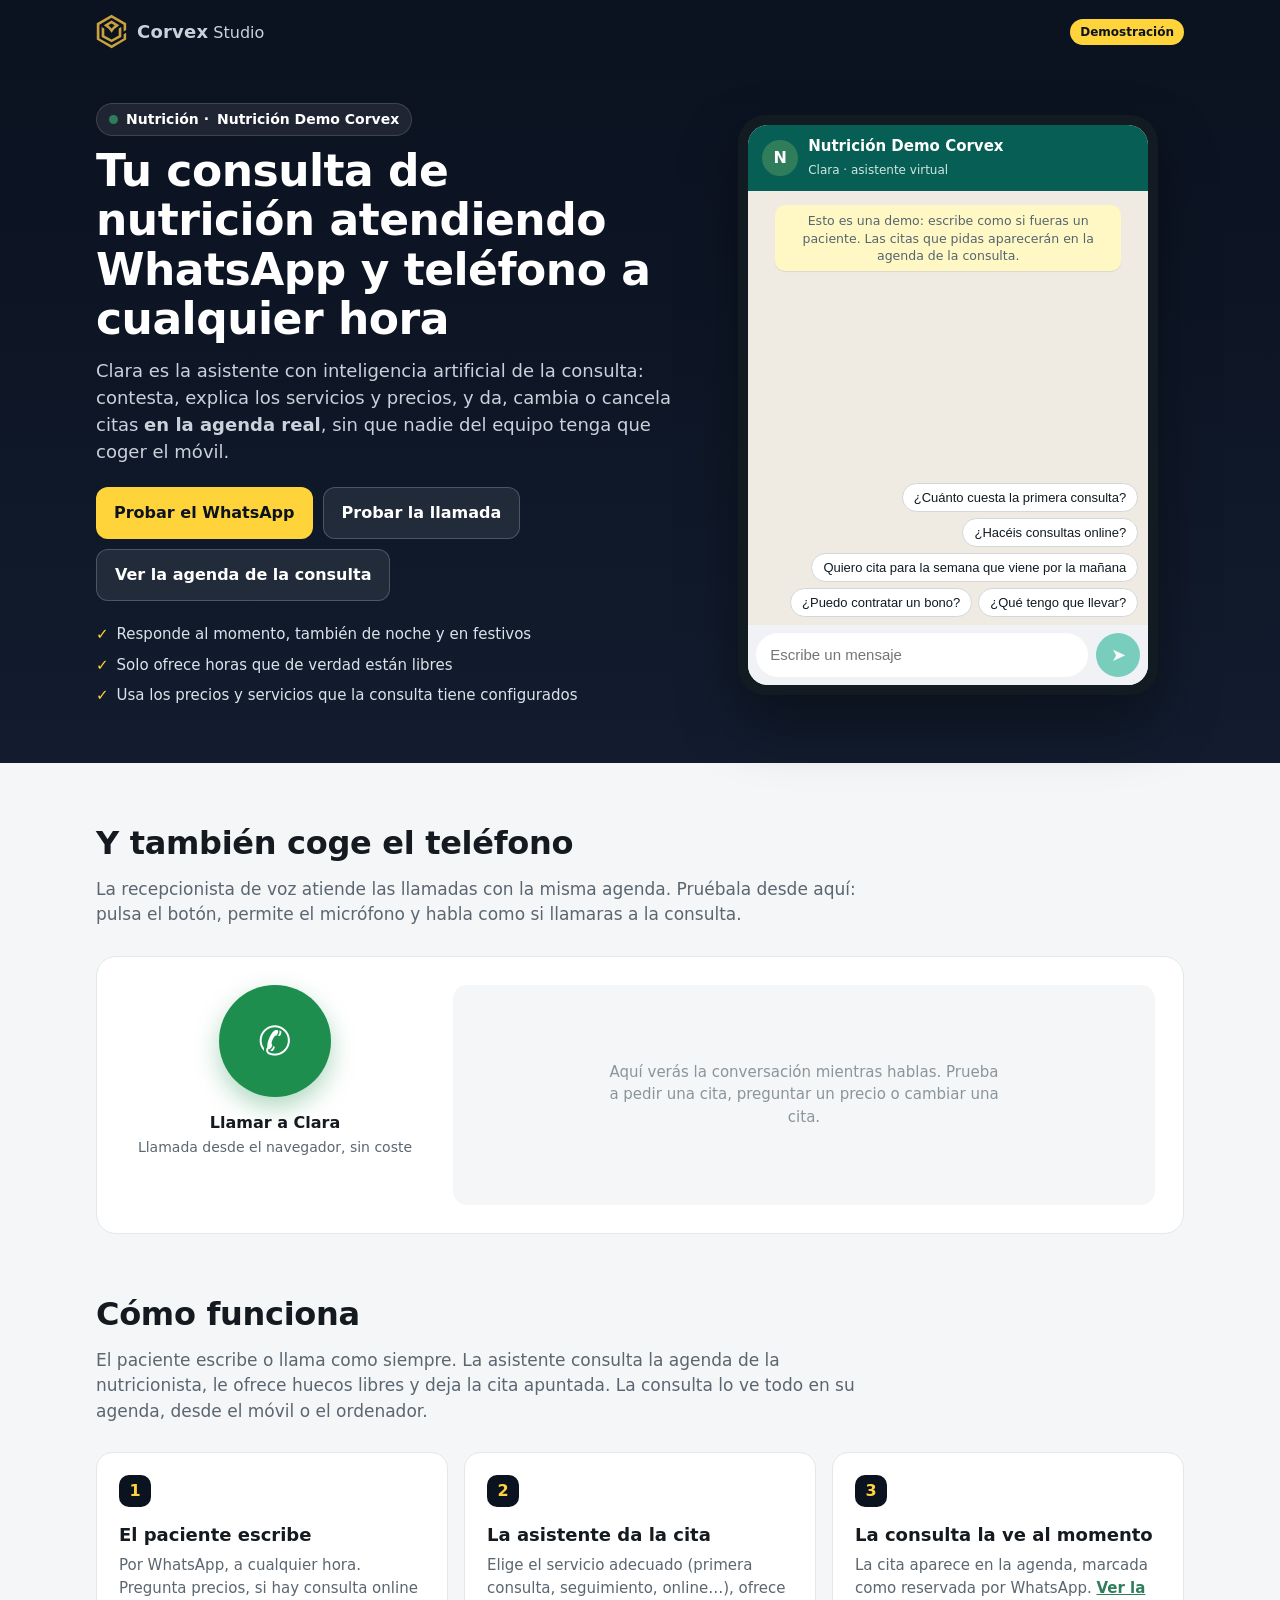
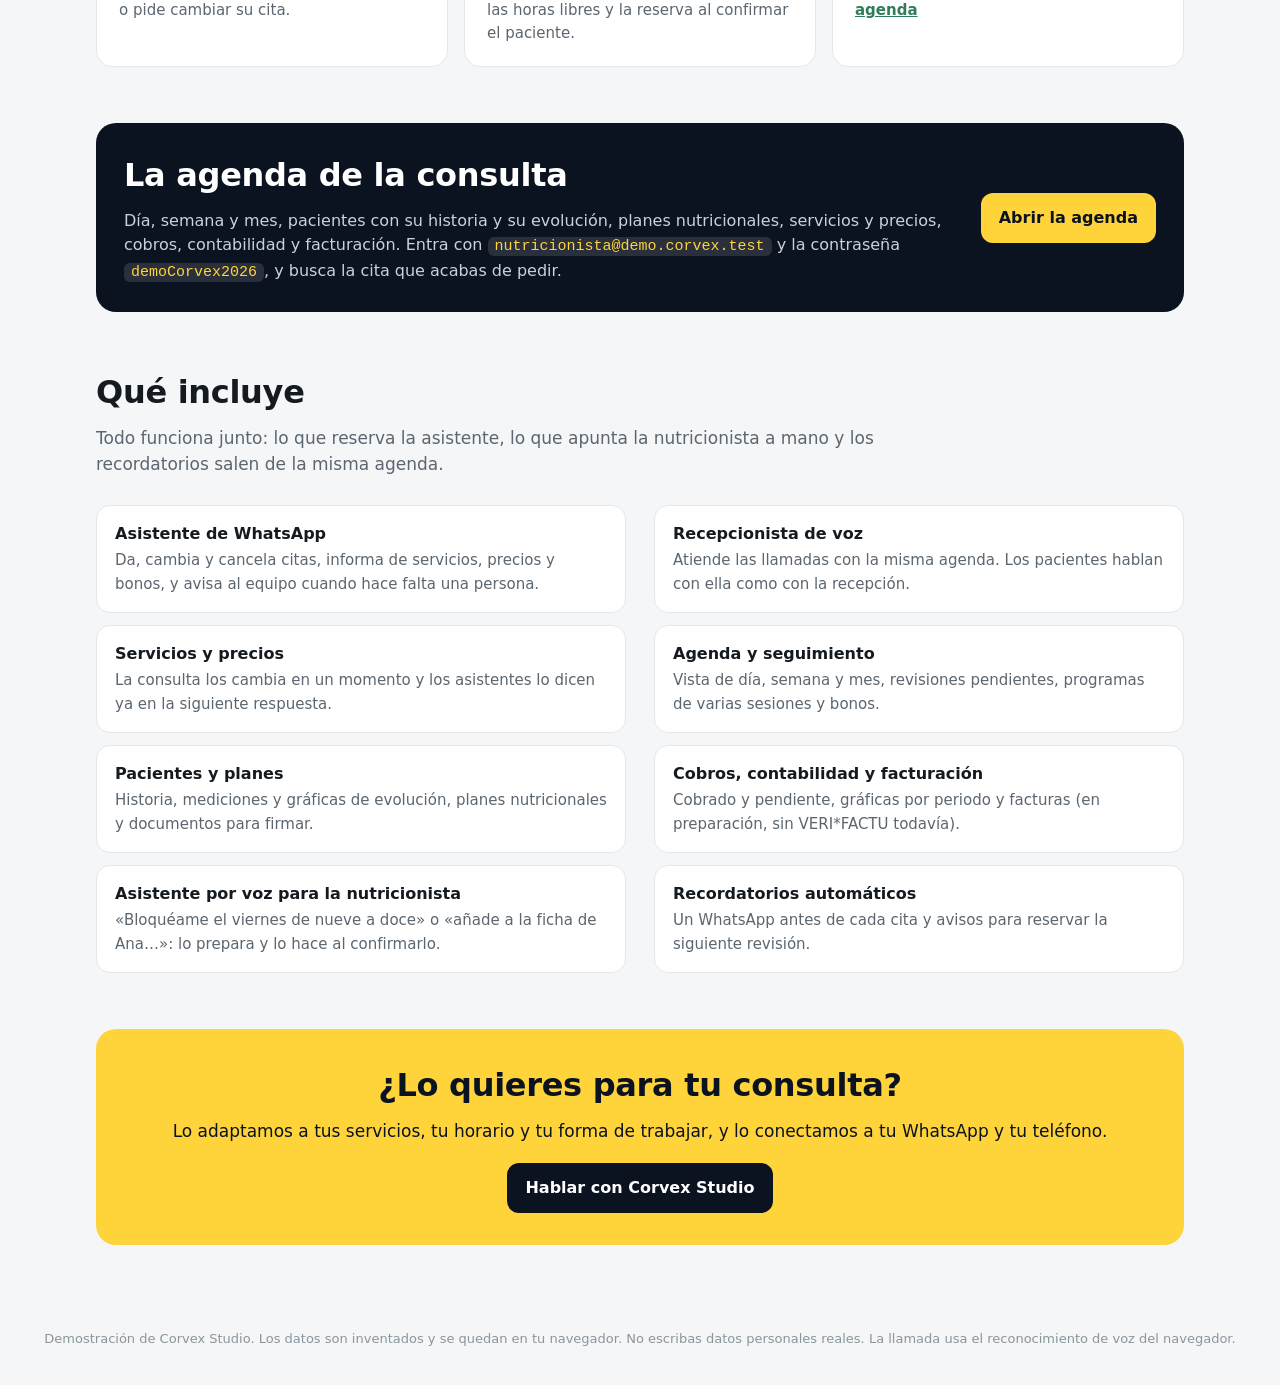
==== commit 2599b55d: "Demo actualizada (2026-10-22 16:42)" ====
--- a/asistentes.html
+++ b/asistentes.html
@@ -1,21 +1,132 @@
 <!doctype html>
 <html lang="es">
-  <head>
-    <meta charset="utf-8" />
-    <meta name="viewport" content="width=device-width, initial-scale=1" />
-    <meta name="robots" content="noindex, nofollow" />
-    <title>Asistentes de la consulta · Corvex</title>
-    <meta name="description" content="Prueba el asistente de llamadas y el chat inteligente de una consulta de nutrición de demostración." />
-    <link rel="icon" href="data:image/svg+xml,%3Csvg xmlns='http://www.w3.org/2000/svg' viewBox='0 0 32 32'%3E%3Ccircle cx='16' cy='16' r='15' fill='%232f7d5b'/%3E%3Cpath d='M10 19c0-6 5-10 12-10-1 7-5 12-11 12' fill='none' stroke='white' stroke-width='2.4' stroke-linecap='round'/%3E%3C/svg%3E" />
-    <link rel="preconnect" href="https://fonts.googleapis.com" />
-    <link rel="preconnect" href="https://fonts.gstatic.com" crossorigin />
-    <link href="https://fonts.googleapis.com/css2?family=Montserrat:wght@600;700&family=Open+Sans:wght@400;500;600;700&display=swap" rel="stylesheet" />
-    <script type="module" crossorigin src="./assets/asistentes-BID87P-2.js"></script>
-    <link rel="modulepreload" crossorigin href="./assets/__vite-browser-external-BM7lx-wu.js">
-    <link rel="stylesheet" crossorigin href="./assets/__vite-browser-external-BZede_eb.css">
-    <link rel="stylesheet" crossorigin href="./assets/asistentes-DqdxIS3-.css">
-  </head>
-  <body>
-    <div id="raiz"></div>
-  </body>
+<head>
+<meta charset="utf-8">
+<meta name="viewport" content="width=device-width, initial-scale=1, viewport-fit=cover">
+<meta name="robots" content="noindex, nofollow">
+<meta name="theme-color" content="#2f7d5b">
+<link rel="icon" href="data:image/svg+xml,%3Csvg xmlns='http://www.w3.org/2000/svg' viewBox='0 0 32 32'%3E%3Ccircle cx='16' cy='16' r='15' fill='%232f7d5b'/%3E%3Cpath d='M10 19c0-6 5-10 12-10-1 7-5 12-11 12' fill='none' stroke='white' stroke-width='2.4' stroke-linecap='round'/%3E%3C/svg%3E">
+<title>Nutrición Demo Corvex · Demo de Corvex Studio</title>
+<meta name="description" content="Demostración: asistente de WhatsApp y teléfono con IA que da citas reales en la agenda de una consulta de nutrición.">
+<!-- Mismo diseño que las demos de clínicas (corvex-salud/web/demo.html). Aquí la base de datos va dentro del navegador. -->
+  <script type="module" crossorigin src="./assets/asistentes-x-r9P7cb.js"></script>
+  <link rel="modulepreload" crossorigin href="./assets/__vite-browser-external-ClnUSKBI.js">
+  <link rel="stylesheet" crossorigin href="./assets/asistentes-BezPJJXM.css">
+</head>
+<body>
+
+<header class="cabecera">
+  <div class="envoltura">
+    <a class="marca" href="https://corvexstudio.es/" aria-label="Corvex Studio">
+      <svg viewBox="370 60 790 895" aria-hidden="true" fill="#C9A23F"><path d="M1140 470 V297 L765 78 L388 297 V715 L768 935 L1140 715 V540 L1075 577 V685 L768 858 L456 685 V333 L765 155 L1075 333 V507 Z"/><path d="M513 393 L581 431 V609 L767 715 L949 609 V431 L1016 393 V648 L767 785 L513 648 Z"/><path fill-rule="evenodd" d="M767 228 L966 345 Q835 420 767 540 Q699 420 568 345 Z M765 303 L685 348 L767 428 L845 348 Z"/></svg>
+      <span><b>Corvex</b> <span>Studio</span></span>
+    </a>
+    <span class="etiqueta-demo">Demostración</span>
+  </div>
+</header>
+
+<section class="portada">
+  <div class="envoltura">
+    <div>
+      <span class="sector"><i></i>Nutrición · <span class="nombre-clinica">Nutrición Demo Corvex</span></span>
+      <h1>Tu consulta de nutrición atendiendo WhatsApp y teléfono a cualquier hora</h1>
+      <p><span class="nombre-asistente">Clara</span> es la asistente con inteligencia artificial de la consulta: contesta, explica los servicios y precios, y da, cambia o cancela citas <b>en la agenda real</b>, sin que nadie del equipo tenga que coger el móvil.</p>
+      <div class="botones">
+        <a class="boton principal" href="#chat">Probar el WhatsApp</a>
+        <a class="boton secundario" href="#voz">Probar la llamada</a>
+        <a class="boton secundario" href="./" target="_blank" rel="noopener">Ver la agenda de la consulta</a>
+      </div>
+      <ul class="puntos">
+        <li>Responde al momento, también de noche y en festivos</li>
+        <li>Solo ofrece horas que de verdad están libres</li>
+        <li>Usa los precios y servicios que la consulta tiene configurados</li>
+      </ul>
+    </div>
+    <div class="telefono" id="chat">
+      <div class="chat">
+        <div class="chat-cab"><div class="avatar" aria-hidden="true">N</div><div><b class="nombre-clinica">Nutrición Demo Corvex</b><small><span class="nombre-asistente">Clara</span> · asistente virtual</small></div></div>
+        <div class="mensajes" id="mensajes" aria-live="polite">
+          <div class="burbuja sistema">Esto es una demo: escribe como si fueras un paciente. Las citas que pidas aparecerán en la agenda de la consulta.</div>
+          <div class="escribiendo" id="escribiendo" aria-label="Escribiendo"><i></i><i></i><i></i></div>
+        </div>
+        <div class="sugerencias" id="sugerencias"></div>
+        <form class="entrada" id="form-chat" autocomplete="off">
+          <input id="texto" placeholder="Escribe un mensaje" aria-label="Mensaje" maxlength="500">
+          <button id="enviar" aria-label="Enviar">➤</button>
+        </form>
+      </div>
+    </div>
+  </div>
+</section>
+
+<section class="bloque" id="voz">
+  <div class="envoltura">
+    <h2>Y también coge el teléfono</h2>
+    <p class="intro">La recepcionista de voz atiende las llamadas con la misma agenda. Pruébala desde aquí: pulsa el botón, permite el micrófono y habla como si llamaras a la consulta.</p>
+    <div class="voz">
+      <div class="voz-izq">
+        <button class="llamar" id="llamar" data-estado="idle" aria-label="Llamar a Clara">✆</button>
+        <div class="voz-estado" id="voz-estado">Llamar a <span class="nombre-asistente">Clara</span></div>
+        <div class="voz-sub" id="voz-sub">Llamada desde el navegador, sin coste</div>
+        <button class="silenciar" id="silenciar" hidden aria-pressed="false">Silenciar micrófono</button>
+      </div>
+      <div class="transcripcion" id="transcripcion" aria-live="polite"><p class="vacio" id="voz-vacio">Aquí verás la conversación mientras hablas. Prueba a pedir una cita, preguntar un precio o cambiar una cita.</p></div>
+    </div>
+  </div>
+</section>
+
+<section class="bloque" style="padding-top:0">
+  <div class="envoltura">
+    <h2>Cómo funciona</h2>
+    <p class="intro">El paciente escribe o llama como siempre. La asistente consulta la agenda de la nutricionista, le ofrece huecos libres y deja la cita apuntada. La consulta lo ve todo en su agenda, desde el móvil o el ordenador.</p>
+    <div class="pasos">
+      <div class="paso"><div class="n">1</div><h3>El paciente escribe</h3><p>Por WhatsApp, a cualquier hora. Pregunta precios, si hay consulta online o pide cambiar su cita.</p></div>
+      <div class="paso"><div class="n">2</div><h3>La asistente da la cita</h3><p>Elige el servicio adecuado (primera consulta, seguimiento, online…), ofrece las horas libres y la reserva al confirmar el paciente.</p></div>
+      <div class="paso"><div class="n">3</div><h3>La consulta la ve al momento</h3><p>La cita aparece en la agenda, marcada como reservada por WhatsApp. <a href="./" target="_blank" rel="noopener">Ver la agenda</a></p></div>
+    </div>
+  </div>
+</section>
+
+<section class="bloque" style="padding-top:0">
+  <div class="envoltura">
+    <div class="agenda-caja">
+      <div>
+        <h2>La agenda de la consulta</h2>
+        <p>Día, semana y mes, pacientes con su historia y su evolución, planes nutricionales, servicios y precios, cobros, contabilidad y facturación. Entra con <code>nutricionista@demo.corvex.test</code> y la contraseña <code>demoCorvex2026</code>, y busca la cita que acabas de pedir.</p>
+      </div>
+      <a class="boton principal" href="./" target="_blank" rel="noopener">Abrir la agenda</a>
+    </div>
+  </div>
+</section>
+
+<section class="bloque" style="padding-top:0">
+  <div class="envoltura">
+    <h2>Qué incluye</h2>
+    <p class="intro">Todo funciona junto: lo que reserva la asistente, lo que apunta la nutricionista a mano y los recordatorios salen de la misma agenda.</p>
+    <ul class="lista">
+      <li><b>Asistente de WhatsApp</b><span>Da, cambia y cancela citas, informa de servicios, precios y bonos, y avisa al equipo cuando hace falta una persona.</span></li>
+      <li><b>Recepcionista de voz</b><span>Atiende las llamadas con la misma agenda. Los pacientes hablan con ella como con la recepción.</span></li>
+      <li><b>Servicios y precios</b><span>La consulta los cambia en un momento y los asistentes lo dicen ya en la siguiente respuesta.</span></li>
+      <li><b>Agenda y seguimiento</b><span>Vista de día, semana y mes, revisiones pendientes, programas de varias sesiones y bonos.</span></li>
+      <li><b>Pacientes y planes</b><span>Historia, mediciones y gráficas de evolución, planes nutricionales y documentos para firmar.</span></li>
+      <li><b>Cobros, contabilidad y facturación</b><span>Cobrado y pendiente, gráficas por periodo y facturas (en preparación, sin VERI*FACTU todavía).</span></li>
+      <li><b>Asistente por voz para la nutricionista</b><span>«Bloquéame el viernes de nueve a doce» o «añade a la ficha de Ana…»: lo prepara y lo hace al confirmarlo.</span></li>
+      <li><b>Recordatorios automáticos</b><span>Un WhatsApp antes de cada cita y avisos para reservar la siguiente revisión.</span></li>
+    </ul>
+  </div>
+</section>
+
+<section class="bloque" style="padding-top:0">
+  <div class="envoltura">
+    <div class="cta">
+      <h2>¿Lo quieres para tu consulta?</h2>
+      <p>Lo adaptamos a tus servicios, tu horario y tu forma de trabajar, y lo conectamos a tu WhatsApp y tu teléfono.</p>
+      <a class="boton" href="https://corvexstudio.es/#te-ayudamos">Hablar con Corvex Studio</a>
+    </div>
+  </div>
+</section>
+
+<footer>Demostración de Corvex Studio. Los datos son inventados y se quedan en tu navegador. No escribas datos personales reales. La llamada usa el reconocimiento de voz del navegador.</footer>
+
+</body>
 </html>
--- a/assets/asistentes-BezPJJXM.css
+++ b/assets/asistentes-BezPJJXM.css
@@ -0,0 +1 @@
+:root{--acento: #2f7d5b;--tinta: #141a1f;--suave: #5b6670;--tenue: #8a959c;--fondo: #f4f6f8;--tarjeta: #fff;--linea: #e2e8ec;--noche: #0b1220;--amarillo: #ffd43b;--wa-fondo: #efeae2;--wa-mio: #d9fdd3;--wa-suyo: #fff}*{box-sizing:border-box}html,body{margin:0}body{background:var(--fondo);color:var(--tinta);font:16px/1.5 system-ui,-apple-system,Segoe UI,Roboto,sans-serif}a{color:inherit}.envoltura{max-width:1120px;margin:0 auto;padding:0 16px}.cabecera{background:var(--noche);color:#fff}.cabecera .envoltura{display:flex;align-items:center;justify-content:space-between;gap:12px;padding-top:14px;padding-bottom:14px}.marca{display:flex;align-items:center;gap:10px;text-decoration:none}.marca svg{width:31px;height:35px;flex:none}.marca b{font-size:18px;letter-spacing:.2px}.marca span{font-weight:400;color:#c9d2db}.etiqueta-demo{font-size:12px;font-weight:700;color:var(--noche);background:var(--amarillo);border-radius:999px;padding:4px 10px;white-space:nowrap}.portada{background:linear-gradient(180deg,var(--noche) 0%,#121c2e 100%);color:#fff;padding:40px 0 56px}.portada .envoltura{display:grid;grid-template-columns:1.1fr .9fr;gap:40px;align-items:center}.portada h1{font-size:clamp(28px,4.4vw,44px);line-height:1.12;margin:10px 0 14px;letter-spacing:-.5px}.portada p{color:#c9d2db;font-size:18px;margin:0 0 22px;max-width:34em}.sector{display:inline-flex;align-items:center;gap:8px;color:#fff;font-weight:600;font-size:14px;background:#ffffff14;border:1px solid rgba(255,255,255,.14);border-radius:999px;padding:5px 12px}.sector i{width:9px;height:9px;border-radius:50%;background:var(--acento);display:inline-block}.botones{display:flex;gap:10px;flex-wrap:wrap}.boton{display:inline-flex;align-items:center;gap:8px;border-radius:12px;padding:13px 18px;font-weight:700;text-decoration:none;border:0;cursor:pointer;font-size:16px}.boton.principal{background:var(--amarillo);color:var(--noche)}.boton.secundario{background:#ffffff14;color:#fff;border:1px solid rgba(255,255,255,.2)}.puntos{list-style:none;padding:0;margin:22px 0 0;display:grid;gap:8px;color:#dbe3ea;font-size:15px}.puntos li:before{content:"✓";color:var(--amarillo);font-weight:800;margin-right:8px}.telefono{background:#111b21;border-radius:28px;padding:10px;box-shadow:0 30px 60px #00000059;max-width:420px;width:100%;justify-self:center}.chat{background:var(--wa-fondo);border-radius:20px;overflow:hidden;display:flex;flex-direction:column;height:560px}.chat-cab{background:#075e54;color:#fff;display:flex;align-items:center;gap:10px;padding:10px 14px}.chat-cab .avatar{width:36px;height:36px;border-radius:50%;background:var(--acento);display:flex;align-items:center;justify-content:center;font-weight:800}.chat-cab b{display:block;font-size:15px}.chat-cab small{color:#cfe7e3;font-size:12px}.mensajes{flex:1;overflow-y:auto;padding:14px 12px;display:flex;flex-direction:column;gap:6px}.burbuja{max-width:82%;padding:7px 10px 6px;border-radius:10px;font-size:15px;line-height:1.4;color:#111b21;white-space:pre-wrap;word-wrap:break-word;box-shadow:0 1px 1px #00000014}.burbuja.suyo{background:var(--wa-suyo);align-self:flex-start;border-top-left-radius:2px}.burbuja.mio{background:var(--wa-mio);align-self:flex-end;border-top-right-radius:2px}.burbuja.sistema{align-self:center;background:#fff8c5;color:#54656f;font-size:12.5px;text-align:center;max-width:92%}.escribiendo{align-self:flex-start;background:#fff;border-radius:10px;padding:10px 12px;display:none;gap:4px}.escribiendo.on{display:inline-flex}.escribiendo i{width:7px;height:7px;border-radius:50%;background:#8696a0;animation:salto 1.2s infinite}.escribiendo i:nth-child(2){animation-delay:.15s}.escribiendo i:nth-child(3){animation-delay:.3s}@keyframes salto{0%,60%,to{transform:translateY(0);opacity:.5}30%{transform:translateY(-4px);opacity:1}}.sugerencias{display:flex;flex-wrap:wrap;justify-content:flex-end;gap:6px;padding:0 10px 8px}.sugerencias button{flex:0 1 auto;max-width:100%;text-align:left;border:1px solid #d1d7db;background:#fff;border-radius:999px;padding:6px 11px;font-size:13px;color:#111b21;cursor:pointer}.entrada{display:flex;gap:8px;padding:8px;background:#f0f2f5}.entrada input{flex:1;border:0;border-radius:22px;padding:11px 14px;font-size:15px;min-width:0}.entrada input:focus{outline:2px solid #25d366}.entrada button{width:44px;height:44px;border-radius:50%;border:0;background:#00a884;color:#fff;font-size:18px;cursor:pointer;flex:none}.entrada button:disabled{opacity:.5}.voz{background:var(--tarjeta);border:1px solid var(--linea);border-radius:20px;padding:28px;display:grid;grid-template-columns:300px 1fr;gap:28px;align-items:start}.voz-izq{text-align:center}.llamar{width:112px;height:112px;border-radius:50%;border:0;cursor:pointer;background:#1e8e4e;color:#fff;font-size:40px;box-shadow:0 0 0 calc((var(--nivel, 1) - 1) * 60px) #1e8e4e2e,0 10px 24px #1e8e4e59;transition:box-shadow .08s,background .2s}.llamar[data-estado=live]{background:#d23f31;box-shadow:0 0 0 calc((var(--nivel, 1) - 1) * 60px) #d23f312e,0 10px 24px #d23f3159}.llamar[data-estado=connecting]{background:#8a959c;cursor:wait}.voz-estado{font-weight:700;margin:14px 0 2px}.voz-estado.error{color:#b3261e}.voz-sub{color:var(--suave);font-size:14px;min-height:20px}.silenciar{margin-top:10px;border:1px solid var(--linea);background:var(--tarjeta);border-radius:10px;padding:8px 12px;font-weight:600;cursor:pointer}.transcripcion{background:var(--fondo);border-radius:14px;padding:14px;min-height:220px;max-height:340px;overflow-y:auto;display:flex;flex-direction:column;gap:8px}.transcripcion .vacio{color:var(--tenue);font-size:15px;margin:auto;text-align:center;max-width:26em}.tr{max-width:85%;padding:7px 11px;border-radius:12px;font-size:15px;line-height:1.4}.tr.agent{background:#fff;align-self:flex-start;border:1px solid var(--linea)}.tr.user{background:var(--noche);color:#fff;align-self:flex-end}.tr.herramienta{align-self:center;background:#fff8c5;color:#54656f;font-size:13px}@media (max-width: 860px){.voz{grid-template-columns:1fr;padding:20px}}section.bloque{padding:56px 0}section.bloque h2{font-size:clamp(24px,3vw,32px);margin:0 0 10px;letter-spacing:-.3px}section.bloque>.envoltura>p.intro{color:var(--suave);margin:0 0 28px;max-width:46em;font-size:17px}.pasos{display:grid;grid-template-columns:repeat(3,minmax(0,1fr));gap:16px}.paso{background:var(--tarjeta);border:1px solid var(--linea);border-radius:16px;padding:22px}.paso .n{width:32px;height:32px;border-radius:10px;background:var(--noche);color:var(--amarillo);font-weight:800;display:flex;align-items:center;justify-content:center}.paso h3{margin:14px 0 6px;font-size:18px}.paso p{margin:0;color:var(--suave);font-size:15px}.paso a{color:var(--acento);font-weight:700}.agenda-caja{background:var(--noche);color:#fff;border-radius:20px;padding:28px;display:grid;grid-template-columns:1fr auto;gap:20px;align-items:center}.agenda-caja p{color:#c9d2db;margin:6px 0 0}.agenda-caja code{background:#ffffff1f;color:var(--amarillo);border-radius:6px;padding:1px 7px;font-size:15px}.lista{display:grid;grid-template-columns:repeat(2,minmax(0,1fr));gap:12px 28px;padding:0;list-style:none;margin:0}.lista li{background:var(--tarjeta);border:1px solid var(--linea);border-radius:14px;padding:16px 18px}.lista b{display:block;margin-bottom:2px}.lista span{color:var(--suave);font-size:15px}.cta{background:var(--amarillo);color:var(--noche);border-radius:20px;padding:32px;text-align:center}.cta h2{margin:0 0 8px}.cta p{margin:0 0 18px;font-size:17px}.cta .boton{background:var(--noche);color:#fff}footer{color:var(--tenue);font-size:13px;text-align:center;padding:28px 16px 40px}.oferta{display:grid;grid-template-columns:1.15fr 1fr;gap:16px}.oferta>div{border-radius:20px;padding:26px}.oferta .contratas{background:var(--noche);color:#fff}.oferta .incluido{background:var(--tarjeta);border:1px solid var(--linea)}.oferta .eti{display:inline-block;font-size:12px;font-weight:800;letter-spacing:.08em;text-transform:uppercase;border-radius:999px;padding:4px 10px}.oferta .contratas .eti{background:var(--amarillo);color:var(--noche)}.oferta .incluido .eti{background:#e8f5ec;color:#1e6b3a}.oferta h3{font-size:24px;line-height:1.2;margin:12px 0 8px;letter-spacing:-.3px}.oferta p{margin:0 0 14px}.oferta .contratas p{color:#c9d2db}.oferta .incluido p{color:var(--suave)}.oferta ul{margin:0;padding:0;list-style:none;display:grid;gap:7px;font-size:15px}.oferta .contratas li:before{content:"✓";color:var(--amarillo);font-weight:800;margin-right:8px}.oferta .incluido li:before{content:"✓";color:#1e8e4e;font-weight:800;margin-right:8px}.porque{margin-top:16px;background:#fff8c5;border:1px solid #f0e2a0;border-radius:16px;padding:16px 20px;color:#4a3a05;font-size:16px}.porque b{color:#2b2103}@media (max-width: 860px){.oferta{grid-template-columns:1fr}}@media (max-width: 860px){.portada{padding:28px 0 40px}.portada .envoltura{grid-template-columns:1fr;gap:28px}.chat{height:520px}.pasos,.lista,.agenda-caja{grid-template-columns:1fr}}.llamar[data-estado=thinking]{background:#b26b00}.tr.parcial{opacity:.65;font-style:italic}.nota-voz{color:var(--tenue);font-size:13px;margin:10px 0 0}
